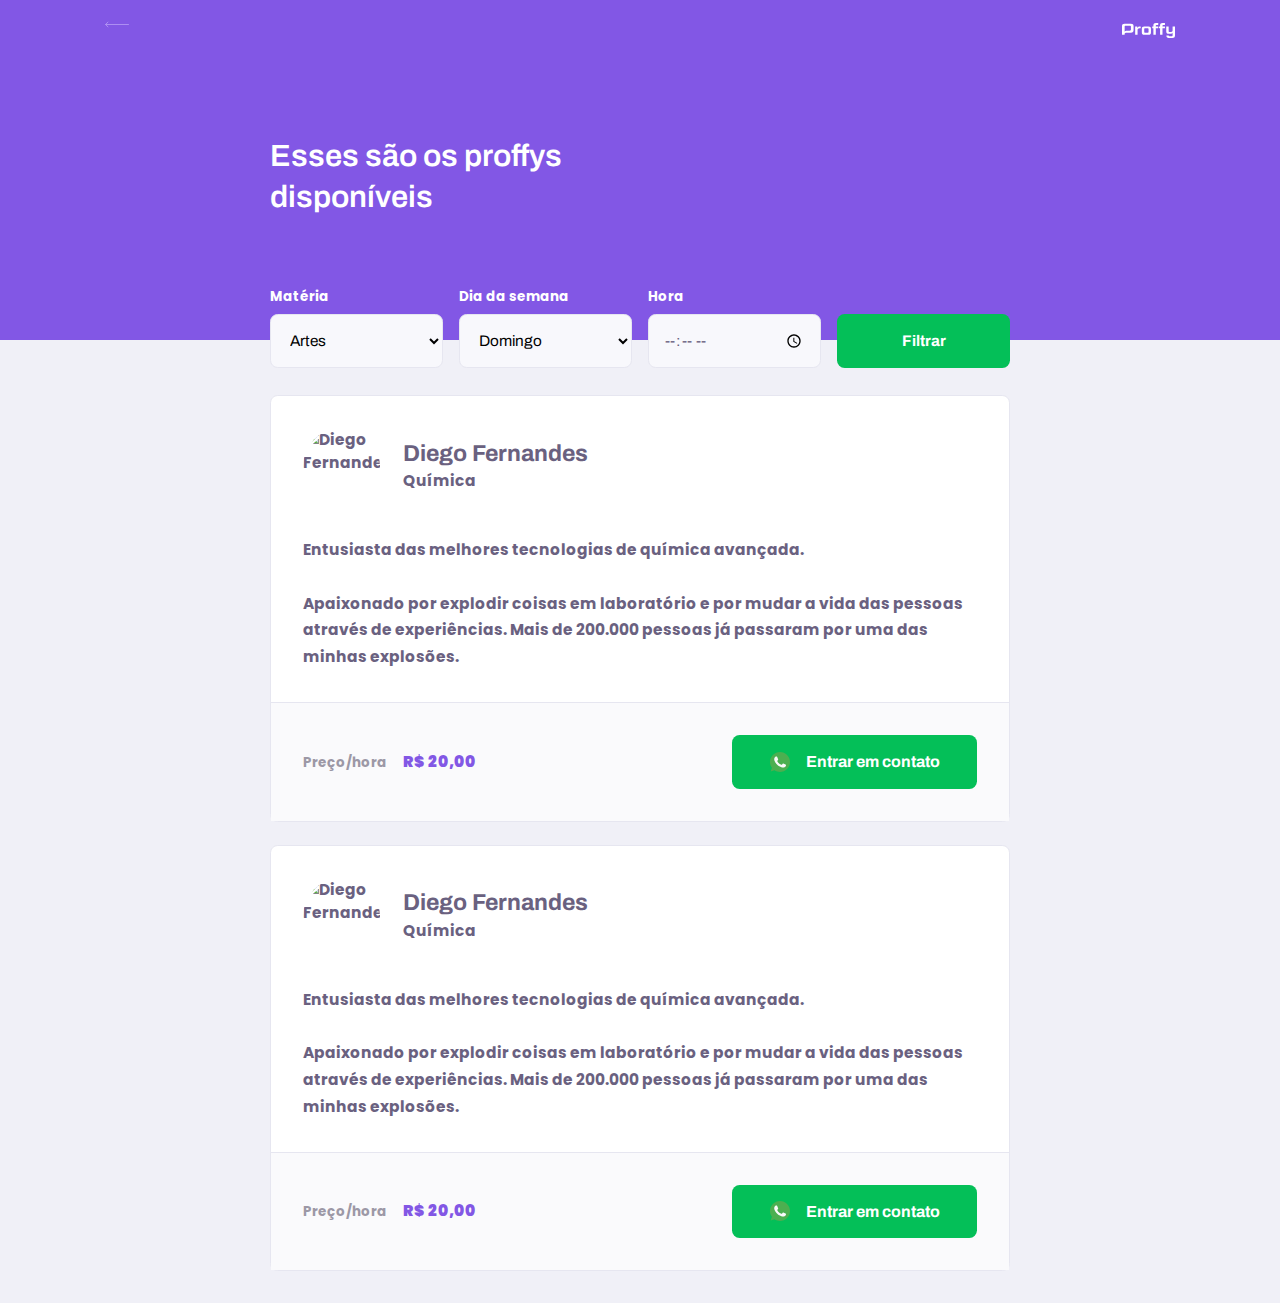
==== study.html @ c56b55e1 "Finish day 2 - Add new page and style files" ====
<!DOCTYPE html>
<html lang="pt_br">
<head>
    <meta charset="UTF-8">
    <meta name="viewport" content="width=device-width, initial-scale=1.0">
    <title>Proffy | Sua plataforma de estudos online</title>

    <link rel="stylesheet" href="styles/main.css">
    <link rel="stylesheet" href="styles/partials/page-study.css">

<link href="https://fonts.googleapis.com/css2?family=Archivo:wght@400;700&amp;family=Poppins:wght@400;600&amp;display=swap" rel="stylesheet">

</head>
<body id="page-study">
  
    <div id="container">
        
        <header class="page-header">
            
            <div class="top-bar-container">
                <a href="/">
                    <img src="/images/icons/back.svg" alt="Voltar">
                </a>

                <img src="/images/logo.svg" alt="Proffy">
            </div>

            <div class="header-content">
                <strong>Esses são os proffys disponíveis</strong>
                <form id="search-teachers">
                    <div class="select-block">
                        <label for="subject">Matéria</label>
                        <select name="subject" id="subject">
                            <option value="" disabled="" hidden="">Selecione uma opção</option>
                            <option value="1">Artes</option>
                            <option value="2">Biologia</option>
                            <option value="3">Ciências</option>
                            <option value="4">Educaçãoísica"</option>
                            <option value="5">Física</option>
                            <option value="6">Geografia</option>
                            <option value="7">Histórias</option>
                            <option value="8">Matemática</option>
                            <option value="9">Portugues</option>
                            <option value="10">Química</option>
                        </select>
                    </div>
                    <div class="select-block">
                        <label for="weekday">Dia da semana</label>
                        <select name="weekday" id="weekday">
                            <option value="" disabled="" hidden="">Selecione uma opção</option>
                            <option value="0">Domingo</option>
                            <option value="1">Segunda-feira</option>
                            <option value="2">Terça-feira</option>
                            <option value="3">Quarta-feira</option>
                            <option value="4">Quinta-feira</option>
                            <option value="5">Sexta-feira</option>
                            <option value="6">Sábado</option>
                        </select>
                    </div>
                    <div class="input-block">
                        <label for="time">Hora</label>
                        <input name="time" id="time" type="time" >
                    </div>
                    <button type="submit">Filtrar</button>
                </form>




                </form>

            </div>


        </header>

        <main>

            <article class="teacher-item">
                <header>
                    <img 
                        src="https://avatars2.githubusercontent.com/u/2254731?s=460&amp;u=0ba16a79456c2f250e7579cb388fa18c5c2d7d65&amp;v=4" 
                        alt="Diego Fernandes">
                    <div>
                        <strong>Diego Fernandes</strong>
                        <span>Química</span>
                    </div>
                </header>
            
                <p>Entusiasta das melhores tecnologias de química avançada.<br><br>Apaixonado por explodir coisas em laboratório e por mudar a vida das pessoas através de experiências. Mais de 200.000 pessoas já passaram por uma das minhas explosões.</p>
            
                <footer>
                    <p>Preço/hora<strong>R$ 20,00</strong>
                    </p>
                    <button type="button">
                        <img src="/images/icons/whatsapp.svg" alt="Whatsapp">Entrar em contato
                    </button>
                </footer>
            </article>

            <article class="teacher-item">
                <header>
                    <img 
                        src="https://avatars2.githubusercontent.com/u/2254731?s=460&amp;u=0ba16a79456c2f250e7579cb388fa18c5c2d7d65&amp;v=4" 
                        alt="Diego Fernandes">
                    <div>
                        <strong>Diego Fernandes</strong>
                        <span>Química</span>
                    </div>
                </header>
            
                <p>Entusiasta das melhores tecnologias de química avançada.<br><br>Apaixonado por explodir coisas em laboratório e por mudar a vida das pessoas através de experiências. Mais de 200.000 pessoas já passaram por uma das minhas explosões.</p>
            
                <footer>
                    <p>Preço/hora<strong>R$ 20,00</strong>
                    </p>
                    <button type="button">
                        <img src="/images/icons/whatsapp.svg" alt="Whatsapp">Entrar em contato
                    </button>
                </footer>
            </article>

        </main>


    </div>
    

</body>
</html>
---- styles/main.css ----
/* CSS - Cascading Style Sheets */

:root {
    --color-background: #F0F0F7;
    --color-primary-lighter: #9871F5;
    --color-primary-light: #916BEA;
    --color-primary: #8257E5;
    --color-primary-dark: #774DD6;
    --color-primary-darker: #6842c2;
    --color-secondary: #04D361;
    --color-secondary-dark: #04BF58;
    --color-title-in-primary: #FFFFFF;
    --color-text-in-primary: #D4C2FF;
    --color-text-title: #32264D;
    --color-text-complement: #9C98A6;
    --color-text-base: #6A6180;
    --color-line-in-white: #E6E6F0;
    --color-input-background: #F8F8FC;
    --color-button-text: #FFFFFF;
    --color-box-base: #FFFFFF;
    --color-box-footer: #FAFAFC;
    --color-small-info: #C1BCCC;
    
    /* Tamanho padrao da fonte: 16px - 100% - 1rem */
    font-size: 60%; /* controle das medidas rem */
}


* {
    margin: 0;
    padding: 0;
    box-sizing: border-box;
}

html, body {
    height: 100vh;
}

body {
    background: var(--color-background);
    display: flex;
    align-items: center;
    justify-content: center;
}

body, input, button, textarea {
    /* font: 500 1.6rem Poppins; */
    font-weight: 700;
    font-family: Poppins;
    font-size: 1.6rem;
    color: var(--color-text-base);
}
#container {
    width: 90vw; /* width = largura*/
    max-width: 700px;
}

@media (min-width: 700px) {
    :root {
        font-size: 62,5%;   /* Todo 1rem vai ser relativo a 10px */
    }
}
---- styles/partials/page-study.css ----
#page-study #container {
    width: 100vw;
    height: 100vh;
}

.page-header {
    background-color: var(--color-primary);

    display: flex;
    flex-direction: column;
}

.page-header .top-bar-container {
    width: 90%;
    margin: 0 auto;
    display: flex;
    align-items: center;
    justify-content: space-between;
    padding: 1.6rem;
}

.page-header .top-bar-container a {
    height: 3.2rem;
    transition: opacity 200ms;
}

.page-header .top-bar-container a:hover {
    height: 3.2rem;
    opacity: 0.6;
}

.page-header .top-bar-container img {
    height: 1.6rem;
}

.page-header .header-content {
    width: 90%;
    margin: 3.2rem auto;

    position: relative;
}

.page-header .header-content strong {
    font: 600 3.2rem Archivo;
    line-height: 4.2rem;
    color: var(--color-title-in-primary);
}

#search-teachers {
    margin-top: 3.2rem;
}

#search-teachers label {
    color: var(--color-title-in-primary);
}

#search-teachers .select-block {
    margin-bottom: 1.4rem;
}

#search-teachers button {
    width: 100%;
    height: 5.6rem;
    background: var(--color-secondary-dark);
    color: var(--color-button-text);
    border: 0;
    border-radius: 0.8rem;
    cursor: pointer;
    font: 700 1.6rem Archivo;
    display: flex;
    align-items: center;
    justify-content: center;
    transition: background 200ms;
    margin-top: 3.2rem;
}

#search-teachers button:hover {
    background-color: var(--color-secondary);
}

.select-block label,
.input-block label {
    font-size: 1.4rem;
    color: var(--color-text-complement);
}

.input-block input,
.select-block select {
    width: 100%;
    height: 5.6rem;
    margin-top: 0.8rem;
    border-radius: 0.8rem;
    background: var(--color-input-background);
    border: 1px solid var(--color-line-in-white);
    outline: 0;
    padding: 0 1.6rem;
    font: 1.6rem Archivo;
}

.input-block {
    position: relative;
}

.input-block:focus-within::after {
    content: "";
    width: calc(100% - 3.2rem);
    height: 2px;
    background: var(--color-primary-light);
    position: absolute;
    left: 1.6rem;
    bottom: 5px;


}

#page-study main {
    margin: 3.2rem auto;
    width: 90%;
}

.teacher-item {
    background-color: var(--color-box-base);
    border: 1px solid var(--color-line-in-white);
    border-radius: 0.8rem;
    margin-top: 2.4rem;
}

.teacher-item header {
    padding: 3.2rem 2rem;
    display: flex;
    align-items: center;
}

.teacher-item header img {
    width: 8rem;
    height: 8rem;
    border-radius: 50%;
}

.teacher-item header div {
    margin-left: 2.4rem;
}

.teacher-item header div strong {
    font: 700 2.4rem Archivo;
    display: block;
    color: var(--colot-text-title);
}

.teacher-item header div span {
    font-size: 1.6rem;
    display: block;
    margin-top: 0.4rem;
}

.teacher-item > p {
    padding: 0 2rem;
    font-size:  1.6rem;
    line-height: 2.8rem;
}

.teacher-item footer {
    padding: 3.2rem 2rem;
    background-color: var(--color-box-footer);
    border-top: 1px solid var(--color-line-in-white);
    margin-top: 3.2rem;

    display: flex;
    align-items: center;
    justify-content: space-between;
}

.teacher-item footer p {
    font-size:  1.4rem;
    line-height: 2.4rem;
    color: var(--color-text-complement);
}

.teacher-item footer p strong {
    font-size: 1.6rem;
    color: var(--color-primary);
    display: block;
}

.teacher-item footer button {
    width: 20rem;
    height: 5.6rem;
    background: var(--color-secondary-dark);
    color: var(--color-button-text);
    border: 0;
    border-radius: 0.8rem;
    cursor: pointer;
    font: 700 1.4rem Archivo;

    display: flex;
    align-items: center;
    justify-content: space-evenly;

    text-decoration: none;

    transition: background 200ms;
    margin-left: 1.6rem;
}

.teacher-item footer button:hover {
    background: var(--color-secondary);
}

@media (min-width: 700px) {

    #page-study #container {
        max-width: 100vw;
    }
    
    .page-header {
        height: 340px;
    }

    .page-header .top-bar-container {
        max-width: 1100px;
    }
    
    .page-header .header-content {
        max-width: 740px;
        
        margin: 0 auto;
        
        flex: 1 1;
        padding-bottom: 48px;
        display: flex;
        flex-direction: column;
        justify-content: center;
        
    }

    .page-header .header-content strong {
        max-width: 350px;
    }
    
    .teacher-item header,
    .teacher-item footer {
        padding: 32px;
    }
        
    #search-teachers {
        display: grid;
        grid-template-columns: repeat( 4, 1fr);
        gap: 16px;
        position: absolute;
        bottom: -28px;
    }

    #page-study main {
        padding: 32px 0;
        max-width: 740px;
        margin: 0 auto;
    }

    #search-teachers .select-block {
        margin-bottom: 0;
    }

    .teacher-item > p {
        padding: 0 32px;
    }

    .teacher-item footer p strong {
        display: initial;
        margin-left: 16px;
    }

    .teacher-item footer button {
        width: 245px;
        font-size:  16px;
        justify-content: center;
    }

    .teacher-item footer button img {
        margin-right: 16px;
    }
        
}
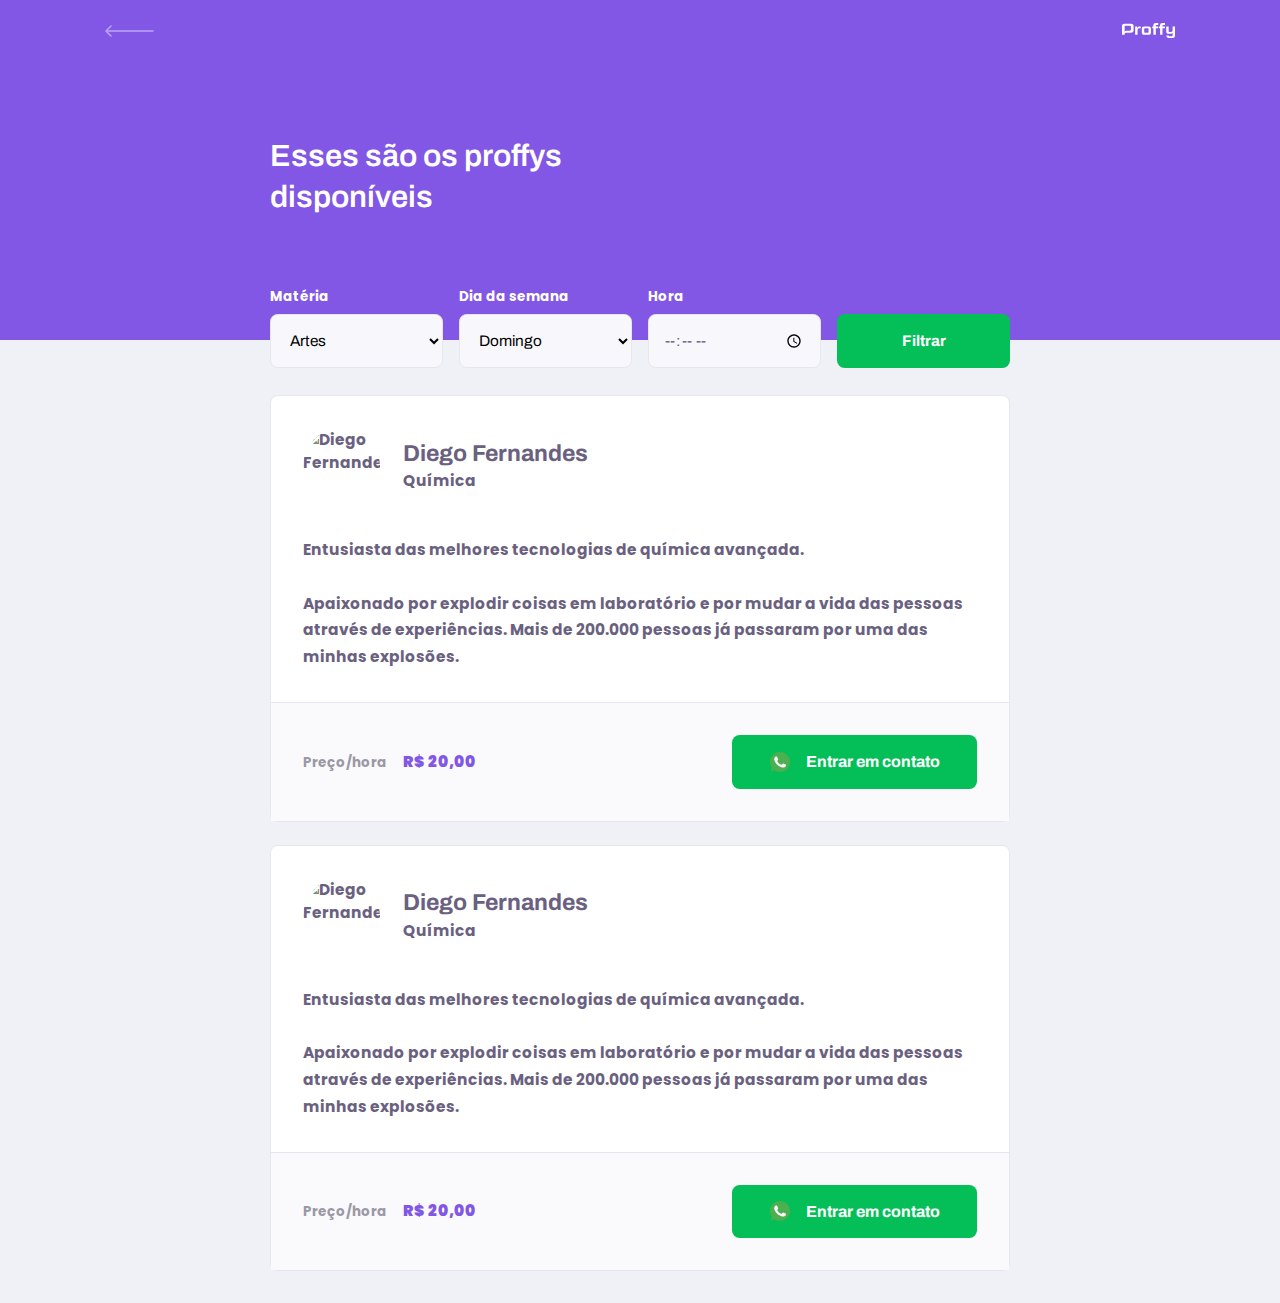
==== commit ca9e5612: "HTML and CSS finished. Start javascript development." ====
--- a/study.html
+++ b/study.html
@@ -6,6 +6,8 @@
     <title>Proffy | Sua plataforma de estudos online</title>
 
     <link rel="stylesheet" href="styles/main.css">
+    <link rel="stylesheet" href="styles/partials/header.css">
+    <link rel="stylesheet" href="styles/partials/forms.css">
     <link rel="stylesheet" href="styles/partials/page-study.css">
 
 <link href="https://fonts.googleapis.com/css2?family=Archivo:wght@400;700&amp;family=Poppins:wght@400;600&amp;display=swap" rel="stylesheet">
@@ -31,30 +33,30 @@
                     <div class="select-block">
                         <label for="subject">Matéria</label>
                         <select name="subject" id="subject">
-                            <option value="" disabled="" hidden="">Selecione uma opção</option>
+                            <option value="" disabled="" hidden="">Selecione uma op��o</option>
                             <option value="1">Artes</option>
                             <option value="2">Biologia</option>
-                            <option value="3">Ciências</option>
-                            <option value="4">Educaçãoísica"</option>
-                            <option value="5">Física</option>
+                            <option value="3">Ci�ncias</option>
+                            <option value="4">Educa��o F��sica"</option>
+                            <option value="5">F�sica</option>
                             <option value="6">Geografia</option>
-                            <option value="7">Histórias</option>
-                            <option value="8">Matemática</option>
+                            <option value="7">Hist�rias</option>
+                            <option value="8">Matem�tica</option>
                             <option value="9">Portugues</option>
-                            <option value="10">Química</option>
+                            <option value="10">Qu�mica</option>
                         </select>
                     </div>
                     <div class="select-block">
                         <label for="weekday">Dia da semana</label>
                         <select name="weekday" id="weekday">
-                            <option value="" disabled="" hidden="">Selecione uma opção</option>
+                            <option value="" disabled="" hidden="">Selecione uma op��oo</option>
                             <option value="0">Domingo</option>
                             <option value="1">Segunda-feira</option>
-                            <option value="2">Terça-feira</option>
+                            <option value="2">Ter�a-feira</option>
                             <option value="3">Quarta-feira</option>
                             <option value="4">Quinta-feira</option>
                             <option value="5">Sexta-feira</option>
-                            <option value="6">Sábado</option>
+                            <option value="6">S�bado</option>
                         </select>
                     </div>
                     <div class="input-block">
--- a/styles/partials/header.css
+++ b/styles/partials/header.css
@@ -0,0 +1,82 @@
+
+.page-header {
+    background-color: var(--color-primary);
+
+    display: flex;
+    flex-direction: column;
+}
+
+.page-header .top-bar-container {
+    width: 90%;
+    margin: 0 auto;
+    display: flex;
+    align-items: center;
+    justify-content: space-between;
+    padding: 1.6rem;
+}
+
+.page-header .top-bar-container a {
+    height: 3.2rem;
+    transition: opacity 200ms;
+}
+
+.page-header .top-bar-container a:hover {
+    height: 3.2rem;
+    opacity: 0.6;
+}
+
+.page-header .top-bar-container > img {
+    height: 1.6rem;
+}
+
+.page-header .header-content {
+    width: 90%;
+    margin: 3.2rem auto;
+
+    position: relative;
+}
+
+.page-header .header-content strong {
+    font: 600 3.2rem Archivo;
+    line-height: 4.2rem;
+    color: var(--color-title-in-primary);
+}
+
+.page-header .header-content p {
+    max-width: 30rem;
+    font-size: 1.6rem;
+    line-height: 2.6rem;
+    color: var(--color-text-in-primary);
+    margin-top: 2.4rem;
+}
+
+
+@media (min-width: 700px) {
+   
+    .page-header {
+        height: 340px;
+    }
+
+    .page-header .top-bar-container {
+        max-width: 1100px;
+    }
+    
+    .page-header .header-content {
+        max-width: 740px;
+        
+        margin: 0 auto;
+        
+        flex: 1 1;
+        padding-bottom: 48px;
+        display: flex;
+        flex-direction: column;
+        justify-content: center;
+        
+    }
+
+    .page-header .header-content strong {
+        max-width: 350px;
+    }
+    
+} 
+
--- a/styles/partials/forms.css
+++ b/styles/partials/forms.css
@@ -0,0 +1,45 @@
+
+.select-block label,
+.input-block label,
+.textarea-block label {
+    font-size: 1.4rem;
+    color: var(--color-text-complement);
+}
+
+.input-block input,
+.select-block select,
+.textarea-block textarea {
+    width: 100%;
+    height: 5.6rem;
+    margin-top: 0.8rem;
+    border-radius: 0.8rem;
+    background: var(--color-input-background);
+    border: 1px solid var(--color-line-in-white);
+    outline: 0;
+    padding: 0 1.6rem;
+    font: 1.6rem Archivo;
+}
+
+.textarea-block textarea {
+    padding: 1.2rem 1.6rem;
+    height: 16rem;
+    resize: vertical;
+}
+
+.input-block,
+.textarea-block {
+    position: relative;
+}
+
+.input-block:focus-within::after,
+.textarea-block:focus-within::after {
+    content: "";
+    width: calc(100% - 3.2rem);
+    height: 2px;
+    background: var(--color-primary-light);
+    position: absolute;
+    left: 1.6rem;
+    bottom: 5px;
+
+
+}
--- a/styles/partials/page-study.css
+++ b/styles/partials/page-study.css
@@ -1,49 +1,6 @@
 #page-study #container {
     width: 100vw;
     height: 100vh;
-}
-
-.page-header {
-    background-color: var(--color-primary);
-
-    display: flex;
-    flex-direction: column;
-}
-
-.page-header .top-bar-container {
-    width: 90%;
-    margin: 0 auto;
-    display: flex;
-    align-items: center;
-    justify-content: space-between;
-    padding: 1.6rem;
-}
-
-.page-header .top-bar-container a {
-    height: 3.2rem;
-    transition: opacity 200ms;
-}
-
-.page-header .top-bar-container a:hover {
-    height: 3.2rem;
-    opacity: 0.6;
-}
-
-.page-header .top-bar-container img {
-    height: 1.6rem;
-}
-
-.page-header .header-content {
-    width: 90%;
-    margin: 3.2rem auto;
-
-    position: relative;
-}
-
-.page-header .header-content strong {
-    font: 600 3.2rem Archivo;
-    line-height: 4.2rem;
-    color: var(--color-title-in-primary);
 }
 
 #search-teachers {
@@ -78,41 +35,6 @@
     background-color: var(--color-secondary);
 }
 
-.select-block label,
-.input-block label {
-    font-size: 1.4rem;
-    color: var(--color-text-complement);
-}
-
-.input-block input,
-.select-block select {
-    width: 100%;
-    height: 5.6rem;
-    margin-top: 0.8rem;
-    border-radius: 0.8rem;
-    background: var(--color-input-background);
-    border: 1px solid var(--color-line-in-white);
-    outline: 0;
-    padding: 0 1.6rem;
-    font: 1.6rem Archivo;
-}
-
-.input-block {
-    position: relative;
-}
-
-.input-block:focus-within::after {
-    content: "";
-    width: calc(100% - 3.2rem);
-    height: 2px;
-    background: var(--color-primary-light);
-    position: absolute;
-    left: 1.6rem;
-    bottom: 5px;
-
-
-}
-
 #page-study main {
     margin: 3.2rem auto;
     width: 90%;
